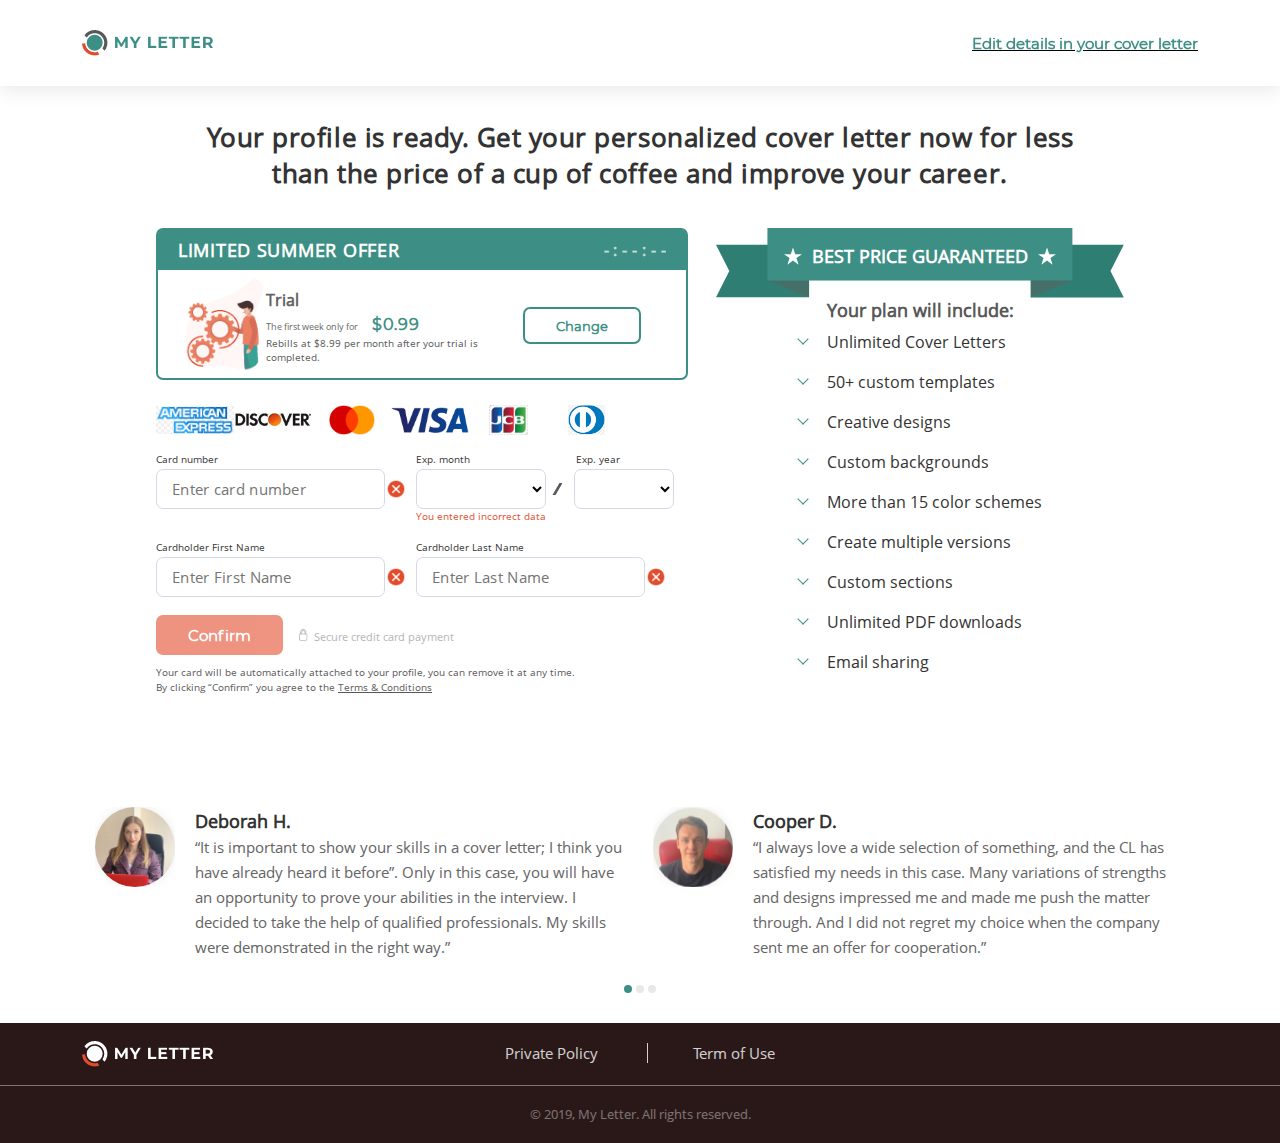
==== html/index-state-2.html @ a6a736df "test task my-letter" ====
<!DOCTYPE html>
<html lang="en">
<head>
    <meta charset="UTF-8">
    <meta name="viewport" content="width=device-width, user-scalable=no, initial-scale=1.0, maximum-scale=1.0, minimum-scale=1.0">
    <link rel="stylesheet" href="../css/reset.css">
    <link rel="stylesheet" href="../css/main-state-2.css">
    <script src="../script.js" async></script>
    <title>My Letter</title>
</head>
<body>
    <header>
        <a href="#"><div class="logo"></div></a>
        <a href="#">Edit details in your cover letter</a>
    </header>

    <section class="content state2">
        <p class='h2-like'>Your profile is ready. Get your personalized cover letter now for less than the price of a cup of coffee and improve your career.</p>

        <div>
            <div class="products">
                <div class="product sale">
                    <div class="time-sale">
                        <p>LIMITED SUMMER OFFER</p>
                        <span id="end-date-sale"></span>
                    </div>

                    <div class="container">
                        <div class="align-info">
                            <div class="image-product" style="background-image: url('../img/trial.png');"></div>

                            <div class="info">
                                <h6>Trial</h6>
                                <div>
                                    <span class="additional-info">The first week only for</span>
                                    <span class="price">$0.99</span>
                                </div>
                                <p>Rebills at $8.99 per month after your trial is completed.</p>
                            </div>
                        </div>

                        <button  onclick="window.location='index-state-1.html'">Change</button>
                    </div>
                </div>

                <div class="payment-system">
                    <a href="#" style="background-image: url('../img/american-express.png');"></a>
                    <a href="#" style="background-image: url('../img/discover.png');"></a>
                    <a href="#" style="background-image: url('../img/mastercard.png');"></a>
                    <a href="#" style="background-image: url('../img/visa.png');"></a>
                    <a href="#" style="background-image: url('../img/jsb.png');"></a>
                    <a href="#" style="background-image: url('../img/diners-club.png');"></a>
                </div>

                <form action="#" method="post">
                    <div class="card-date">
                        <div class="card-number width-elem invalid">
                            <label for="card-number">Card number</label>
                            <div>
                                <input type="text" id="card-number" placeholder="Enter card number" required pattern="([0-9]{4}\s?){3,4}">
                                <div class="icons"></div>
                                <!-- <p class="error">Minimum length 12<br>Credit card number is not valid</p> -->
                            </div>
                        </div>

                        <div class="month invalid">
                            <label for="month">Exp. month</label>
                            <select id="month" name="month" required>
                                <option disabled selected></option>
                                <option value="jan">1-January</option>
                                <option value="feb">2-February</option>
                                <option value="mar">3-March</option>
                                <option value="apr">4-April</option>
                                <option value="may">5-May</option>
                                <option value="jun">6-June</option>
                                <option value="jul">7-July</option>
                                <option value="aug">8-August </option>
                                <option value="sep">9-September</option>
                                <option value="oct">10-October</option>
                                <option value="nov">11-November</option>
                                <option value="dec">12-December</option>
                            </select>
                            <p class="error">You entered incorrect data</p>
                        </div>

                        <div class="year invalid">
                            <label for="year">Exp. year</label>
                            <div class="decoration">
                                <select id="year" name="year" required>
                                    <option disabled selected></option>
                                    <option value="2018">2019</option>
                                    <option value="2020">2020</option>
                                    <option value="2021">2021</option>
                                    <option value="2022">2022</option>
                                    <option value="2023">2023</option>
                                    <option value="2024">2024</option>
                                    <option value="2025">2025</option>
                                    <option value="2026">2026</option>
                                    <option value="2027">2027</option>
                                    <option value="2028">2028</option>
                                    <option value="2029">2029</option>
                                    <option value="2030">2030</option>
                                </select>
                                <div class="icons"></div>
                            </div>
                        </div>
                    </div>

                    <div class="user-date">
                        <div class="first-name width-elem invalid">
                            <label for="first-name">Cardholder First Name</label>
                           <div>
                              <input type="text" id="first-name" placeholder="Enter First Name" required pattern="[A-Z][a-z]+">
                              <div class="icons"></div>
                           </div>
                        </div>

                        <div class="last-name width-elem invalid">
                            <label for="last-name">Cardholder Last Name</label>
                            <div>
                                <input type="text" id="last-name" placeholder="Enter Last Name" required pattern="[A-Z][a-z]+">
                                <div class="icons"></div>
                            </div>
                        </div>
                    </div>

                    <input type="submit" value="Confirm"/>
                    <span>Secure credit card payment</span>
                </form>

                <p>Your card will be automatically attached to your profile, you can remove it at any time.</p>
                <p>By clicking “Confirm” you agree to the <a href="#">Terms & Conditions</a></p>
            </div>


            <div class="description">
                <div><p class="h3-like">Best price guaranteed</p></div>
                <p>Your plan will include:</p>

                <div class="list">
                    <ul>
                        <li>Unlimited Cover Letters</li>
                        <li>50+ custom templates</li>
                        <li>Creative designs</li>
                        <li>Custom backgrounds</li>
                        <li>More than 15 color schemes</li>
                        <li>Create multiple versions</li>
                        <li>Custom sections</li>
                        <li>Unlimited PDF downloads</li>
                        <li>Email sharing</li>
                    </ul>
                </div>
            </div>
        </div>
    </section>

    <section class="reviews">
        <ul>
           <li>
               <div class="photo-user" style="background-image: url(../img/user-1.png);"></div>

               <div  class="user-info">
                   <p class="name-user">Deborah H.</p>
                   <p class="review">“It is important to show your skills in a cover letter; I think you have already heard it before”. Only in this case, you will have an opportunity to prove your abilities in the interview. I decided to take the help of qualified professionals. My skills were demonstrated in the right way.”</p>
               </div>
           </li>

           <li>
               <div class="photo-user" style="background-image: url(../img/user-2.png);"></div>

               <div  class="user-info">
                   <p class="name-user">Cooper D.</p>
                   <p class="review">“I always love a wide selection of something, and the CL has satisfied my needs in this case. Many variations of strengths and designs impressed me and made me push the matter through. And I did not regret my choice when the company sent me an offer for cooperation.”</p>
               </div>
           </li>
        </ul>

        <div class="preloader">
            <a href="#" class="circule active-circule"></a>
            <a href="#" class="circule"></a></span>
            <a href="#" class="circule"></a></span>
        </div>
    </section>

    <footer>
        <div class="footer_conteiner-info">
            <a href="#"><div class="footer_logo"></div></a>

            <div class="footer_nav">
                <a href="#">Private Policy</a>
                <a href="#">Term of Use</a>
            </div>
        </div>

        <div class="link-rights">
            <a href="#">© 2019, My Letter. All rights reserved.</a>
        </div>
    </footer>
</body>
---- css/main-state-2.css ----
@import '_header.css';
@import '_products-states-2.css';
@import '_reviews.css';
@import '_footer.css';
@import '_adaptation.css';
@import '_fonts.css';

:root{
    --main-color: #3D8F85;
    --background-product: #ffffff;
    --font-white: #ffffff;
    --srift-color: #333333;
};
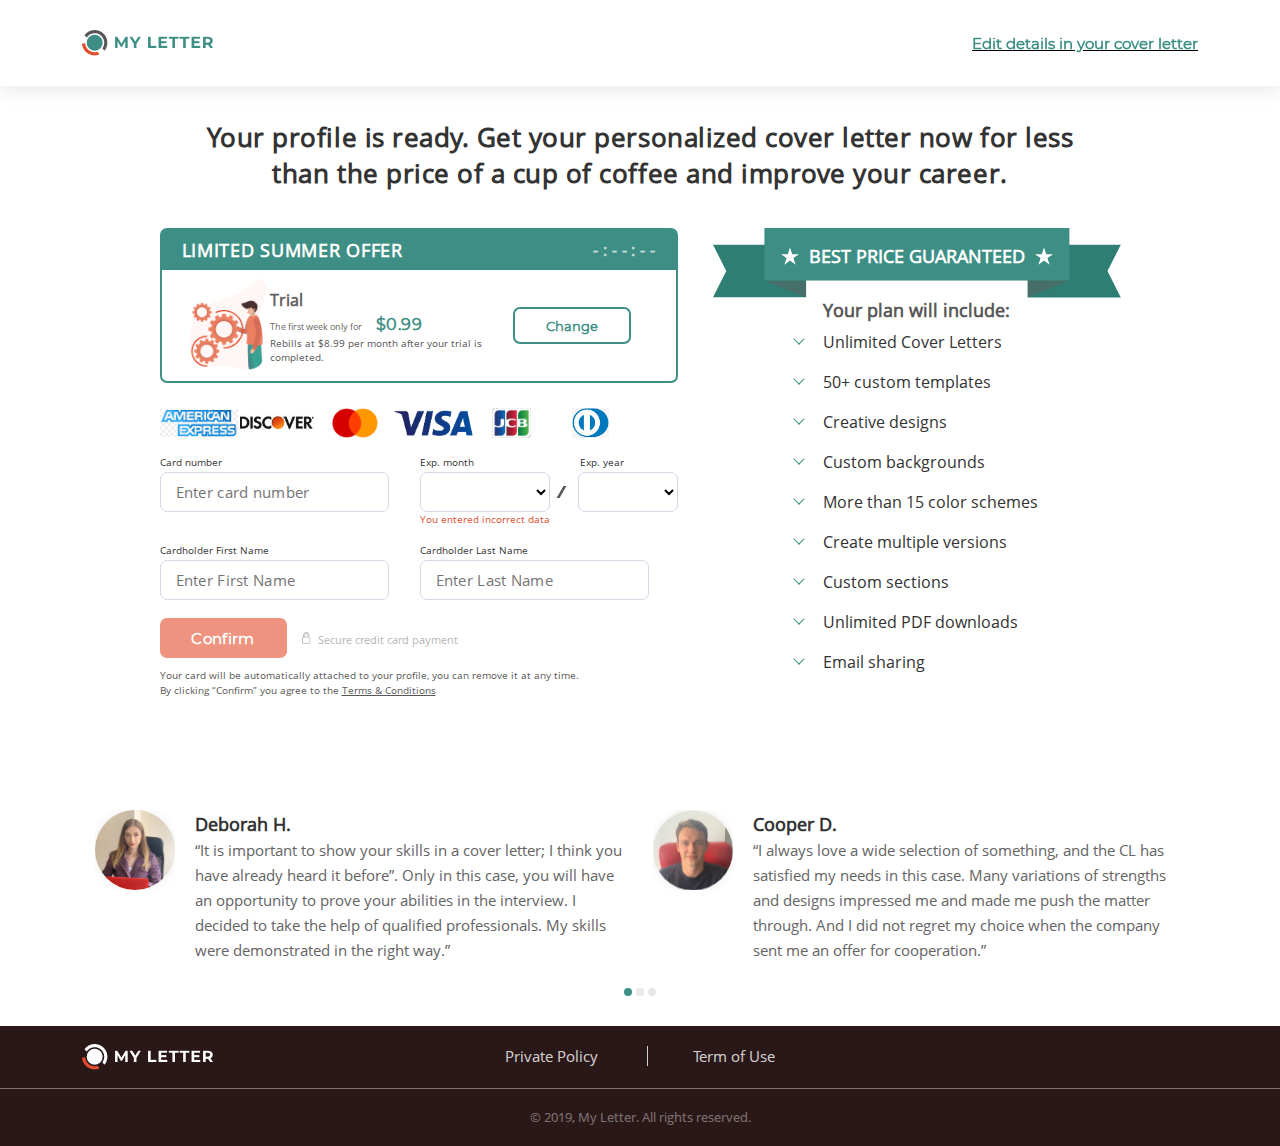
==== commit 419ae394: "add change" ====
--- a/html/index-state-2.html
+++ b/html/index-state-2.html
@@ -5,7 +5,7 @@
     <meta name="viewport" content="width=device-width, user-scalable=no, initial-scale=1.0, maximum-scale=1.0, minimum-scale=1.0">
     <link rel="stylesheet" href="../css/reset.css">
     <link rel="stylesheet" href="../css/main-state-2.css">
-    <script src="../script.js" async></script>
+    <script src="../js/script.js" async></script>
     <title>My Letter</title>
 </head>
 <body>
@@ -53,7 +53,7 @@
                 </div>
 
                 <form action="#" method="post">
-                    <div class="card-date">
+                    <div class="card-info">
                         <div class="card-number width-elem invalid">
                             <label for="card-number">Card number</label>
                             <div>
@@ -63,45 +63,47 @@
                             </div>
                         </div>
 
-                        <div class="month invalid">
-                            <label for="month">Exp. month</label>
-                            <select id="month" name="month" required>
-                                <option disabled selected></option>
-                                <option value="jan">1-January</option>
-                                <option value="feb">2-February</option>
-                                <option value="mar">3-March</option>
-                                <option value="apr">4-April</option>
-                                <option value="may">5-May</option>
-                                <option value="jun">6-June</option>
-                                <option value="jul">7-July</option>
-                                <option value="aug">8-August </option>
-                                <option value="sep">9-September</option>
-                                <option value="oct">10-October</option>
-                                <option value="nov">11-November</option>
-                                <option value="dec">12-December</option>
-                            </select>
-                            <p class="error">You entered incorrect data</p>
-                        </div>
-
-                        <div class="year invalid">
-                            <label for="year">Exp. year</label>
-                            <div class="decoration">
-                                <select id="year" name="year" required>
+                        <div class="card-date">
+                            <div class="month invalid">
+                                <label for="month">Exp. month</label>
+                                <select id="month" name="month" required>
                                     <option disabled selected></option>
-                                    <option value="2018">2019</option>
-                                    <option value="2020">2020</option>
-                                    <option value="2021">2021</option>
-                                    <option value="2022">2022</option>
-                                    <option value="2023">2023</option>
-                                    <option value="2024">2024</option>
-                                    <option value="2025">2025</option>
-                                    <option value="2026">2026</option>
-                                    <option value="2027">2027</option>
-                                    <option value="2028">2028</option>
-                                    <option value="2029">2029</option>
-                                    <option value="2030">2030</option>
+                                    <option value="jan">1-January</option>
+                                    <option value="feb">2-February</option>
+                                    <option value="mar">3-March</option>
+                                    <option value="apr">4-April</option>
+                                    <option value="may">5-May</option>
+                                    <option value="jun">6-June</option>
+                                    <option value="jul">7-July</option>
+                                    <option value="aug">8-August </option>
+                                    <option value="sep">9-September</option>
+                                    <option value="oct">10-October</option>
+                                    <option value="nov">11-November</option>
+                                    <option value="dec">12-December</option>
                                 </select>
-                                <div class="icons"></div>
+                                <p class="error">You entered incorrect data</p>
+                            </div>
+    
+                            <div class="year invalid">
+                                <label for="year">Exp. year</label>
+                                <div class="decoration">
+                                    <select id="year" name="year" required>
+                                        <option disabled selected></option>
+                                        <option value="2018">2019</option>
+                                        <option value="2020">2020</option>
+                                        <option value="2021">2021</option>
+                                        <option value="2022">2022</option>
+                                        <option value="2023">2023</option>
+                                        <option value="2024">2024</option>
+                                        <option value="2025">2025</option>
+                                        <option value="2026">2026</option>
+                                        <option value="2027">2027</option>
+                                        <option value="2028">2028</option>
+                                        <option value="2029">2029</option>
+                                        <option value="2030">2030</option>
+                                    </select>
+                                    <div class="icons"></div>
+                                </div>
                             </div>
                         </div>
                     </div>
